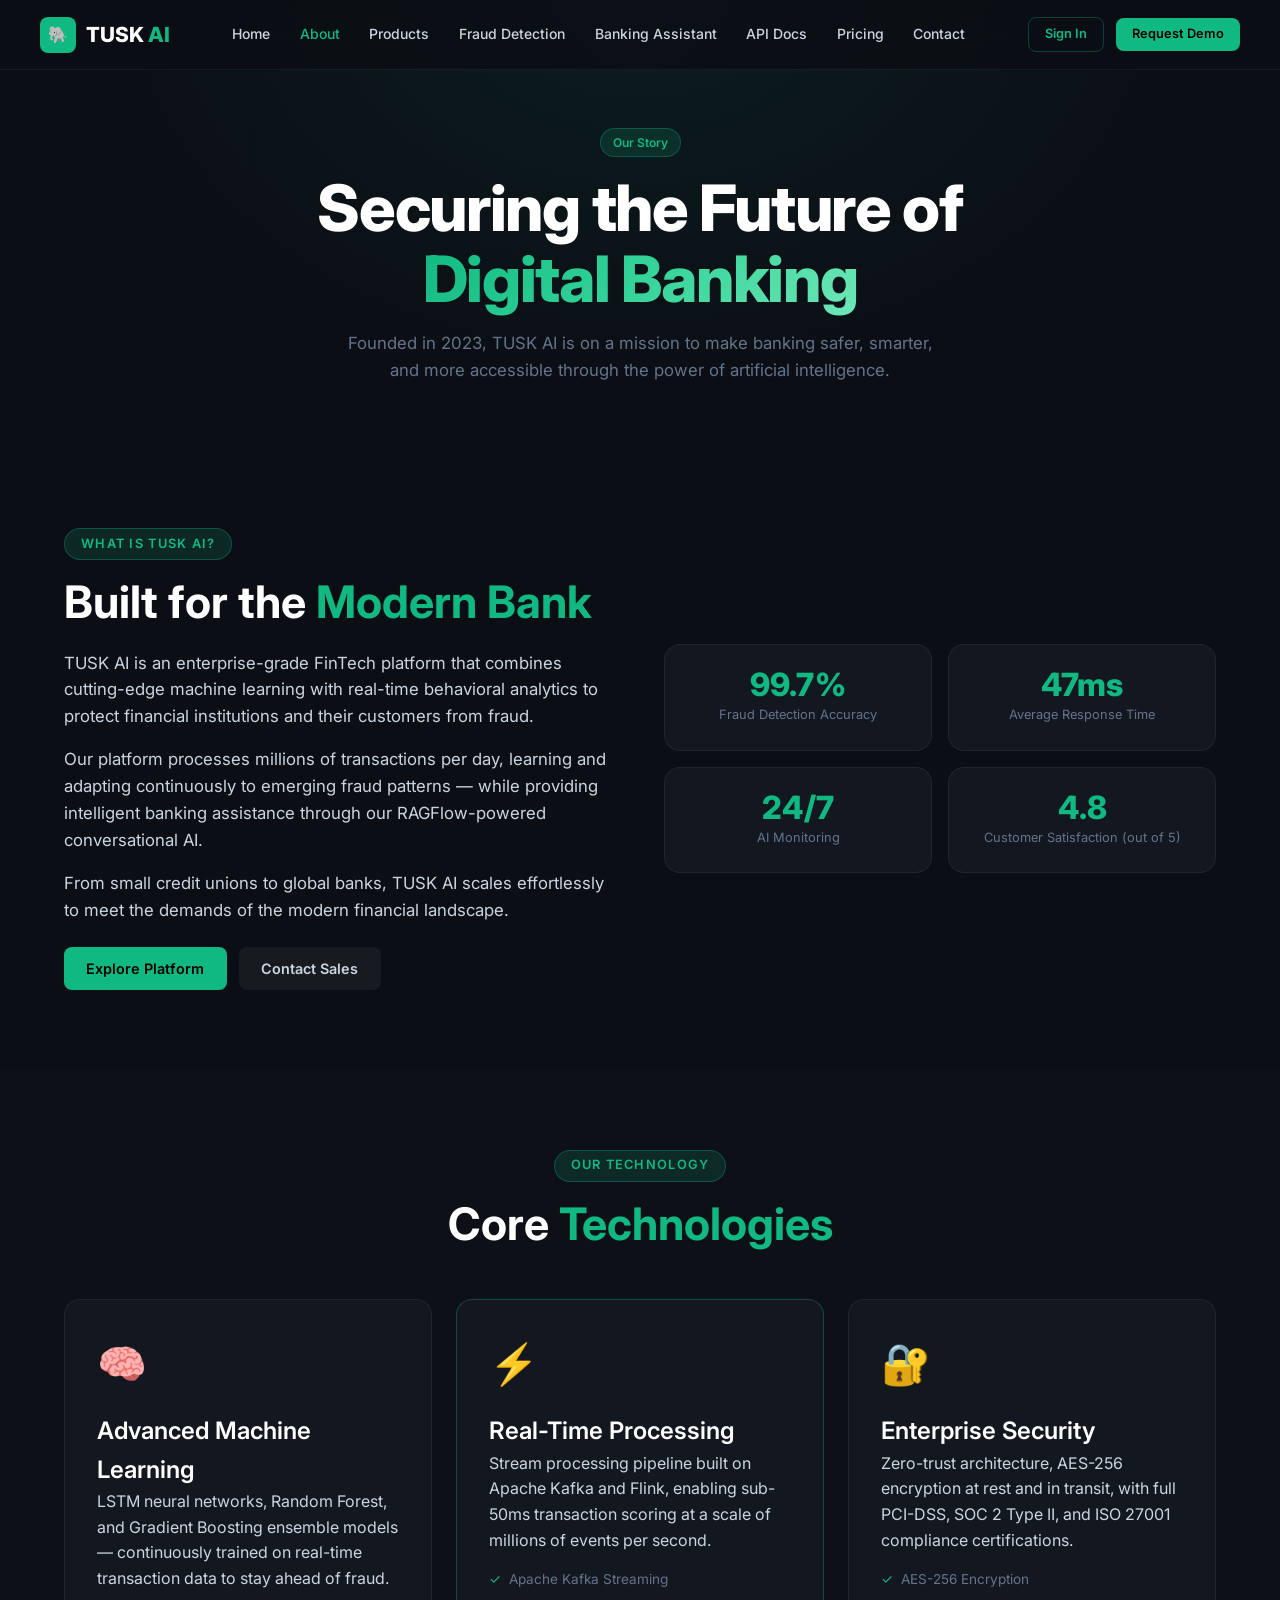
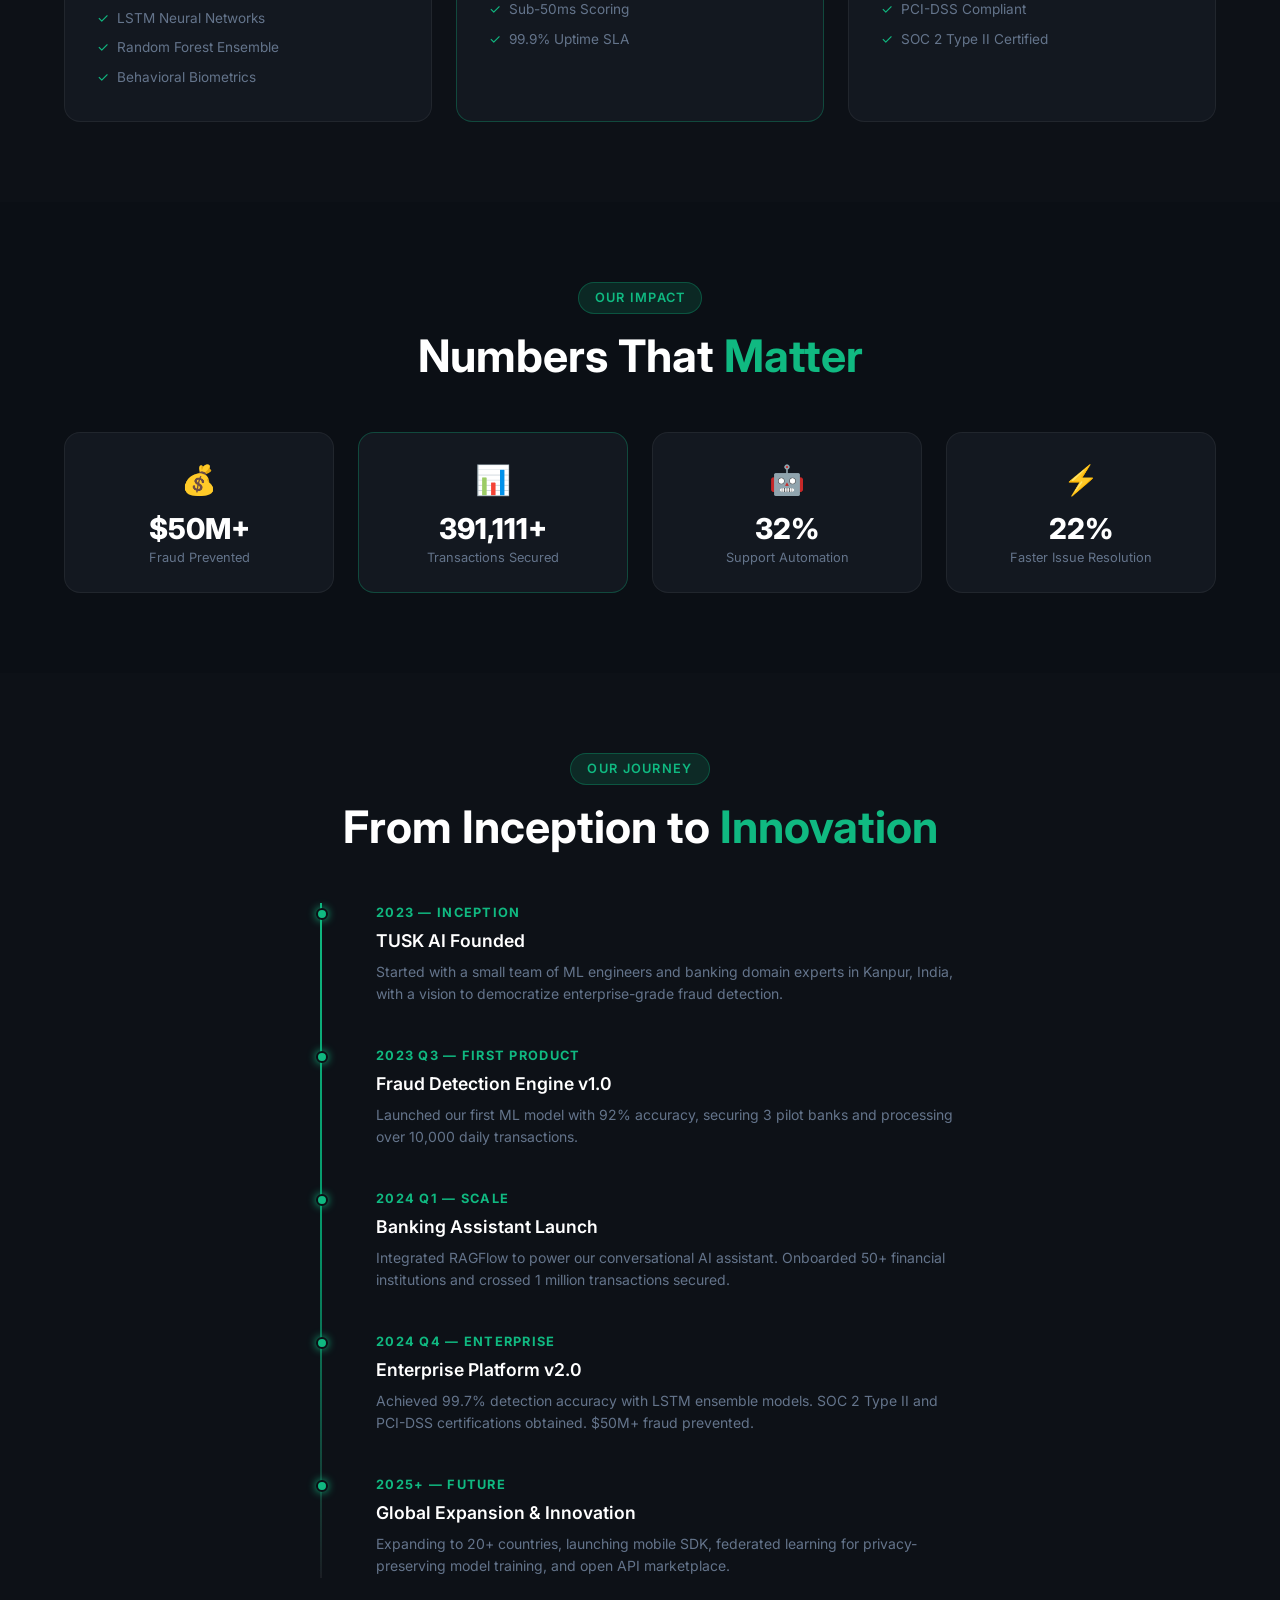
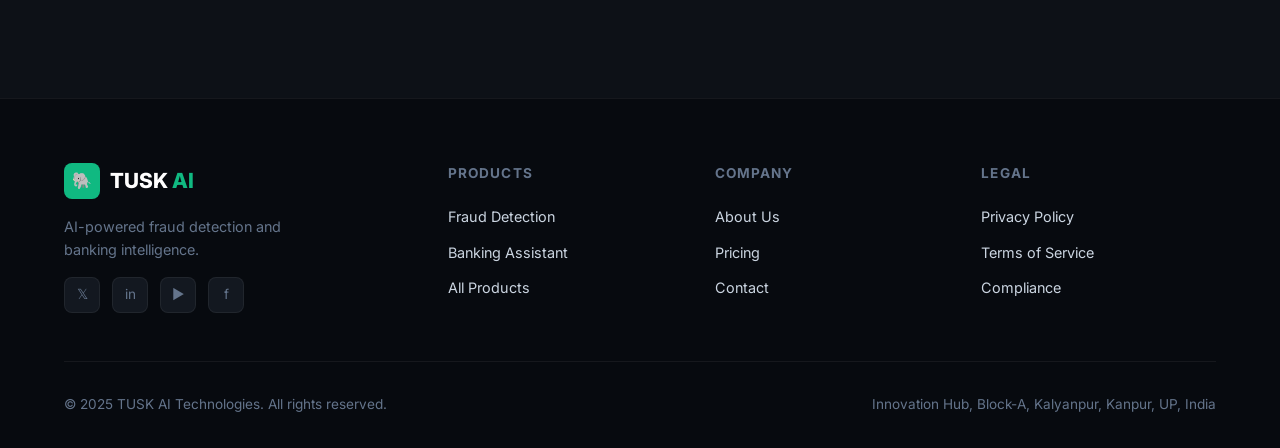
==== about.html @ 897f1433 "Push" ====
<!DOCTYPE html>
<html lang="en">
<head>
  <meta charset="UTF-8" />
  <meta name="viewport" content="width=device-width, initial-scale=1.0" />
  <title>About Us — TUSK AI</title>
  <meta name="description" content="Learn about TUSK AI's mission to secure the future of digital banking through AI-powered fraud detection and intelligent banking automation." />
  <link rel="stylesheet" href="css/style.css" />
  <style>
    .about-hero { padding:8rem 0 4rem; text-align:center; background:radial-gradient(ellipse at 50% -5%,rgba(16,185,129,0.09) 0%,transparent 60%); }
    .vision-grid { display:grid; grid-template-columns:1fr 1fr; gap:3rem; align-items:center; }
    .vision-text p { margin-bottom:1rem; font-size:1.05rem; color:var(--text-secondary); }
    .vision-stats { display:grid; grid-template-columns:1fr 1fr; gap:1rem; }
    .vision-stat { background:var(--bg-card);border:1px solid var(--border);border-radius:var(--radius-lg);padding:1.5rem;text-align:center;transition:var(--transition); }
    .vision-stat:hover { border-color:var(--border-accent); }
    .vision-stat-num { font-size:2rem;font-weight:800;color:var(--accent);line-height:1; }
    .vision-stat-label { font-size:0.8rem;color:var(--text-muted);margin-top:0.25rem; }
    .tech-grid { display:grid;grid-template-columns:repeat(3,1fr);gap:1.5rem; }
    .tech-card { background:var(--bg-card);border:1px solid var(--border);border-radius:var(--radius-lg);padding:2rem;transition:var(--transition); }
    .tech-card:hover { border-color:var(--border-accent);transform:translateY(-4px); }
    .tech-icon { font-size:2.5rem;margin-bottom:1rem; }
    .impact-grid { display:grid;grid-template-columns:repeat(4,1fr);gap:1.5rem; }
    .impact-card { background:var(--bg-card);border:1px solid var(--border);border-radius:var(--radius-lg);padding:1.5rem;text-align:center; }
    .impact-icon { font-size:1.8rem;margin-bottom:0.75rem; }
    .impact-num { font-size:1.8rem;font-weight:800;color:var(--text-primary);line-height:1; }
    .impact-label { font-size:0.8rem;color:var(--text-muted);margin-top:0.25rem; }
    .timeline { position:relative; padding-left:2rem; }
    .timeline::before { content:'';position:absolute;left:0;top:0;bottom:0;width:2px;background:linear-gradient(to bottom,var(--accent),var(--accent-dark),var(--border)); }
    .timeline-item { position:relative;margin-bottom:2.5rem;padding-left:1.5rem; }
    .timeline-item::before { content:'';position:absolute;left:-2.25rem;top:0.35rem;width:12px;height:12px;background:var(--accent);border-radius:50%;border:2px solid var(--bg-primary);box-shadow:0 0 8px var(--accent); }
    .timeline-year { font-size:0.8rem;font-weight:700;color:var(--accent);text-transform:uppercase;letter-spacing:0.1em;margin-bottom:0.25rem; }
    .timeline-title { font-size:1.1rem;font-weight:600;margin-bottom:0.35rem; }
    .timeline-desc { font-size:0.875rem;color:var(--text-muted); }
    @media(max-width:768px) { .vision-grid,.tech-grid,.impact-grid{grid-template-columns:1fr;} .vision-stats{grid-template-columns:1fr 1fr;} }
  </style>
</head>
<body>
<nav class="navbar">
  <div class="nav-inner">
    <a href="index.html" class="nav-logo"><div class="logo-icon">🐘</div><span>TUSK <span class="text-accent">AI</span></span></a>
    <div class="nav-links">
      <a href="index.html">Home</a><a href="about.html" class="active">About</a><a href="products.html">Products</a>
      <a href="fraud-detection.html">Fraud Detection</a><a href="banking-assistant.html">Banking Assistant</a>
      <a href="api-docs.html">API Docs</a><a href="pricing.html">Pricing</a><a href="contact.html">Contact</a>
    </div>
    <div class="nav-actions">
      <a href="auth.html" class="btn btn-outline btn-sm">Sign In</a>
      <a href="contact.html" class="btn btn-primary btn-sm">Request Demo</a>
    </div>
    <button class="nav-hamburger"><span></span><span></span><span></span></button>
  </div>
</nav>
<div class="mobile-menu">
  <a href="index.html">Home</a><a href="about.html">About</a><a href="fraud-detection.html">Fraud Detection</a>
  <a href="banking-assistant.html">Banking Assistant</a><a href="pricing.html">Pricing</a><a href="contact.html">Contact</a>
</div>

<section class="about-hero">
  <div class="container">
    <div class="badge badge-green" style="margin-bottom:1rem;">Our Story</div>
    <h1 class="fade-in">Securing the Future of<br><span class="gradient-text">Digital Banking</span></h1>
    <p style="color:var(--text-muted);max-width:600px;margin:1rem auto 0;font-size:1.05rem;">
      Founded in 2023, TUSK AI is on a mission to make banking safer, smarter, and more accessible through the power of artificial intelligence.
    </p>
  </div>
</section>

<!-- WHAT IS TUSK AI -->
<section class="section">
  <div class="container">
    <div class="vision-grid reveal">
      <div class="vision-text">
        <div class="section-label" style="margin-bottom:1rem;">What is TUSK AI?</div>
        <h2 style="margin-bottom:1.25rem;">Built for the <span class="text-accent">Modern Bank</span></h2>
        <p>TUSK AI is an enterprise-grade FinTech platform that combines cutting-edge machine learning with real-time behavioral analytics to protect financial institutions and their customers from fraud.</p>
        <p>Our platform processes millions of transactions per day, learning and adapting continuously to emerging fraud patterns — while providing intelligent banking assistance through our RAGFlow-powered conversational AI.</p>
        <p>From small credit unions to global banks, TUSK AI scales effortlessly to meet the demands of the modern financial landscape.</p>
        <div style="margin-top:1.5rem;display:flex;gap:0.75rem;flex-wrap:wrap;">
          <a href="fraud-detection.html" class="btn btn-primary">Explore Platform</a>
          <a href="contact.html" class="btn btn-ghost">Contact Sales</a>
        </div>
      </div>
      <div class="vision-stats">
        <div class="vision-stat"><div class="vision-stat-num text-accent" data-count="99.7" data-suffix="%">0%</div><div class="vision-stat-label">Fraud Detection Accuracy</div></div>
        <div class="vision-stat"><div class="vision-stat-num" data-count="47" data-suffix="ms">0ms</div><div class="vision-stat-label">Average Response Time</div></div>
        <div class="vision-stat"><div class="vision-stat-num text-accent">24/7</div><div class="vision-stat-label">AI Monitoring</div></div>
        <div class="vision-stat"><div class="vision-stat-num" data-count="4.8">0</div><div class="vision-stat-label">Customer Satisfaction (out of 5)</div></div>
      </div>
    </div>
  </div>
</section>

<!-- CORE TECHNOLOGIES -->
<section class="section" style="background:rgba(16,20,27,0.4);">
  <div class="container">
    <div class="section-header reveal">
      <div class="section-label">Our Technology</div>
      <h2>Core <span class="text-accent">Technologies</span></h2>
    </div>
    <div class="tech-grid reveal">
      <div class="tech-card">
        <div class="tech-icon">🧠</div>
        <h3>Advanced Machine Learning</h3>
        <p>LSTM neural networks, Random Forest, and Gradient Boosting ensemble models — continuously trained on real-time transaction data to stay ahead of fraud.</p>
        <ul style="margin-top:1rem;display:flex;flex-direction:column;gap:0.5rem;">
          <li style="font-size:0.85rem;color:var(--text-muted);display:flex;align-items:center;gap:0.5rem;"><span style="color:var(--accent);">✓</span> LSTM Neural Networks</li>
          <li style="font-size:0.85rem;color:var(--text-muted);display:flex;align-items:center;gap:0.5rem;"><span style="color:var(--accent);">✓</span> Random Forest Ensemble</li>
          <li style="font-size:0.85rem;color:var(--text-muted);display:flex;align-items:center;gap:0.5rem;"><span style="color:var(--accent);">✓</span> Behavioral Biometrics</li>
        </ul>
      </div>
      <div class="tech-card" style="border-color:var(--border-accent);">
        <div class="tech-icon">⚡</div>
        <h3>Real-Time Processing</h3>
        <p>Stream processing pipeline built on Apache Kafka and Flink, enabling sub-50ms transaction scoring at a scale of millions of events per second.</p>
        <ul style="margin-top:1rem;display:flex;flex-direction:column;gap:0.5rem;">
          <li style="font-size:0.85rem;color:var(--text-muted);display:flex;align-items:center;gap:0.5rem;"><span style="color:var(--accent);">✓</span> Apache Kafka Streaming</li>
          <li style="font-size:0.85rem;color:var(--text-muted);display:flex;align-items:center;gap:0.5rem;"><span style="color:var(--accent);">✓</span> Sub-50ms Scoring</li>
          <li style="font-size:0.85rem;color:var(--text-muted);display:flex;align-items:center;gap:0.5rem;"><span style="color:var(--accent);">✓</span> 99.9% Uptime SLA</li>
        </ul>
      </div>
      <div class="tech-card">
        <div class="tech-icon">🔐</div>
        <h3>Enterprise Security</h3>
        <p>Zero-trust architecture, AES-256 encryption at rest and in transit, with full PCI-DSS, SOC 2 Type II, and ISO 27001 compliance certifications.</p>
        <ul style="margin-top:1rem;display:flex;flex-direction:column;gap:0.5rem;">
          <li style="font-size:0.85rem;color:var(--text-muted);display:flex;align-items:center;gap:0.5rem;"><span style="color:var(--accent);">✓</span> AES-256 Encryption</li>
          <li style="font-size:0.85rem;color:var(--text-muted);display:flex;align-items:center;gap:0.5rem;"><span style="color:var(--accent);">✓</span> PCI-DSS Compliant</li>
          <li style="font-size:0.85rem;color:var(--text-muted);display:flex;align-items:center;gap:0.5rem;"><span style="color:var(--accent);">✓</span> SOC 2 Type II Certified</li>
        </ul>
      </div>
    </div>
  </div>
</section>

<!-- IMPACT STATS -->
<section class="section">
  <div class="container">
    <div class="section-header reveal"><div class="section-label">Our Impact</div><h2>Numbers That <span class="text-accent">Matter</span></h2></div>
    <div class="impact-grid reveal">
      <div class="impact-card"><div class="impact-icon">💰</div><div class="impact-num">$50M+</div><div class="impact-label">Fraud Prevented</div></div>
      <div class="impact-card" style="border-color:var(--border-accent);"><div class="impact-icon">📊</div><div class="impact-num" data-count="1000000" data-suffix="+">0+</div><div class="impact-label">Transactions Secured</div></div>
      <div class="impact-card"><div class="impact-icon">🤖</div><div class="impact-num" data-count="85" data-suffix="%">0%</div><div class="impact-label">Support Automation</div></div>
      <div class="impact-card"><div class="impact-icon">⚡</div><div class="impact-num" data-count="60" data-suffix="%">0%</div><div class="impact-label">Faster Issue Resolution</div></div>
    </div>
  </div>
</section>

<!-- JOURNEY TIMELINE -->
<section class="section" style="background:rgba(16,20,27,0.4);">
  <div class="container">
    <div class="section-header reveal">
      <div class="section-label">Our Journey</div>
      <h2>From Inception to <span class="text-accent">Innovation</span></h2>
    </div>
    <div style="max-width:640px;margin:0 auto;" class="reveal">
      <div class="timeline">
        <div class="timeline-item">
          <div class="timeline-year">2023 — Inception</div>
          <div class="timeline-title">TUSK AI Founded</div>
          <div class="timeline-desc">Started with a small team of ML engineers and banking domain experts in Kanpur, India, with a vision to democratize enterprise-grade fraud detection.</div>
        </div>
        <div class="timeline-item">
          <div class="timeline-year">2023 Q3 — First Product</div>
          <div class="timeline-title">Fraud Detection Engine v1.0</div>
          <div class="timeline-desc">Launched our first ML model with 92% accuracy, securing 3 pilot banks and processing over 10,000 daily transactions.</div>
        </div>
        <div class="timeline-item">
          <div class="timeline-year">2024 Q1 — Scale</div>
          <div class="timeline-title">Banking Assistant Launch</div>
          <div class="timeline-desc">Integrated RAGFlow to power our conversational AI assistant. Onboarded 50+ financial institutions and crossed 1 million transactions secured.</div>
        </div>
        <div class="timeline-item">
          <div class="timeline-year">2024 Q4 — Enterprise</div>
          <div class="timeline-title">Enterprise Platform v2.0</div>
          <div class="timeline-desc">Achieved 99.7% detection accuracy with LSTM ensemble models. SOC 2 Type II and PCI-DSS certifications obtained. $50M+ fraud prevented.</div>
        </div>
        <div class="timeline-item">
          <div class="timeline-year">2025+ — Future</div>
          <div class="timeline-title">Global Expansion & Innovation</div>
          <div class="timeline-desc">Expanding to 20+ countries, launching mobile SDK, federated learning for privacy-preserving model training, and open API marketplace.</div>
        </div>
      </div>
    </div>
  </div>
</section>

<footer class="footer">
  <div class="container">
    <div class="footer-grid">
      <div class="footer-brand"><div class="nav-logo" style="margin-bottom:0.75rem;"><div class="logo-icon">🐘</div><span>TUSK <span class="text-accent">AI</span></span></div><p>AI-powered fraud detection and banking intelligence.</p><div class="footer-social"><a href="#">𝕏</a><a href="#">in</a><a href="#">▶</a><a href="#">f</a></div></div>
      <div class="footer-col"><h5>Products</h5><ul><li><a href="fraud-detection.html">Fraud Detection</a></li><li><a href="banking-assistant.html">Banking Assistant</a></li><li><a href="products.html">All Products</a></li></ul></div>
      <div class="footer-col"><h5>Company</h5><ul><li><a href="about.html">About Us</a></li><li><a href="pricing.html">Pricing</a></li><li><a href="contact.html">Contact</a></li></ul></div>
      <div class="footer-col"><h5>Legal</h5><ul><li><a href="#">Privacy Policy</a></li><li><a href="#">Terms of Service</a></li><li><a href="#">Compliance</a></li></ul></div>
    </div>
    <div class="footer-bottom"><p>© 2025 TUSK AI Technologies. All rights reserved.</p><p>Innovation Hub, Block-A, Kalyanpur, Kanpur, UP, India</p></div>
  </div>
</footer>
<script src="js/main.js"></script>
</body>
</html>
---- css/style.css ----
/* ============================================
   TUSK AI - Global Design System
   ============================================ */

@import url('https://fonts.googleapis.com/css2?family=Inter:wght@300;400;500;600;700;800&display=swap');

/* ---- CSS Design Tokens ---- */
:root {
  --bg-primary: #0B0F15;
  --bg-secondary: #10141B;
  --bg-card: #131820;
  --bg-card-hover: #161D27;
  --bg-glass: rgba(16, 20, 27, 0.7);

  --accent: #10B981;
  --accent-light: #34D399;
  --accent-dark: #059669;
  --accent-glow: rgba(16, 185, 129, 0.15);
  --accent-glow-strong: rgba(16, 185, 129, 0.35);

  --text-primary: #FFFFFF;
  --text-secondary: #CBD5E1;
  --text-muted: #64748B;
  --text-faint: #334155;

  --border: rgba(255,255,255,0.06);
  --border-accent: rgba(16,185,129,0.3);

  --red: #EF4444;
  --amber: #F59E0B;
  --purple: #8B5CF6;
  --blue: #3B82F6;

  --radius-sm: 8px;
  --radius-md: 12px;
  --radius-lg: 16px;
  --radius-xl: 24px;

  --shadow-card: 0 4px 24px rgba(0,0,0,0.4);
  --shadow-accent: 0 0 30px rgba(16,185,129,0.2);

  --transition: all 0.3s cubic-bezier(0.4, 0, 0.2, 1);
  --transition-fast: all 0.15s ease;
}

/* ---- Reset ---- */
*, *::before, *::after { box-sizing: border-box; margin: 0; padding: 0; }
html { scroll-behavior: smooth; }
body {
  font-family: 'Inter', -apple-system, sans-serif;
  background-color: var(--bg-primary);
  color: var(--text-primary);
  line-height: 1.6;
  overflow-x: hidden;
}
a { text-decoration: none; color: inherit; }
img { max-width: 100%; display: block; }
ul { list-style: none; }
button { cursor: pointer; border: none; outline: none; background: none; font-family: inherit; }
input, textarea, select { font-family: inherit; outline: none; }

/* ---- Typography ---- */
h1 { font-size: clamp(2.2rem, 5vw, 4rem); font-weight: 800; line-height: 1.1; letter-spacing: -0.02em; }
h2 { font-size: clamp(1.6rem, 3.5vw, 2.8rem); font-weight: 700; line-height: 1.2; }
h3 { font-size: clamp(1.1rem, 2vw, 1.5rem); font-weight: 600; }
h4 { font-size: 1.1rem; font-weight: 600; }
p { color: var(--text-secondary); }

.text-accent { color: var(--accent); }
.text-muted { color: var(--text-muted); }
.text-center { text-align: center; }

/* ---- Layout ---- */
.container { max-width: 1200px; margin: 0 auto; padding: 0 1.5rem; }
.section { padding: 5rem 0; }
.grid-2 { display: grid; grid-template-columns: repeat(2, 1fr); gap: 1.5rem; }
.grid-3 { display: grid; grid-template-columns: repeat(3, 1fr); gap: 1.5rem; }
.grid-4 { display: grid; grid-template-columns: repeat(4, 1fr); gap: 1.5rem; }
.flex { display: flex; }
.flex-center { display: flex; align-items: center; justify-content: center; }
.flex-between { display: flex; align-items: center; justify-content: space-between; }
.gap-1 { gap: 0.5rem; } .gap-2 { gap: 1rem; } .gap-3 { gap: 1.5rem; } .gap-4 { gap: 2rem; }

/* ---- Navbar ---- */
.navbar {
  position: fixed; top: 0; left: 0; right: 0; z-index: 1000;
  padding: 0 1.5rem;
  height: 70px;
  display: flex; align-items: center;
  background: rgba(11, 15, 21, 0.85);
  backdrop-filter: blur(20px);
  -webkit-backdrop-filter: blur(20px);
  border-bottom: 1px solid var(--border);
  transition: var(--transition);
}
.navbar.scrolled {
  background: rgba(11, 15, 21, 0.97);
  box-shadow: 0 2px 20px rgba(0,0,0,0.5);
}
.nav-inner { max-width: 1200px; width: 100%; margin: 0 auto; display: flex; align-items: center; justify-content: space-between; }
.nav-logo { display: flex; align-items: center; gap: 0.6rem; font-size: 1.3rem; font-weight: 800; }
.nav-logo .logo-icon {
  width: 36px; height: 36px; background: var(--accent); border-radius: 8px;
  display: flex; align-items: center; justify-content: center; font-size: 1rem;
}
.nav-links { display: flex; align-items: center; gap: 0.25rem; }
.nav-links a {
  padding: 0.4rem 0.8rem; font-size: 0.875rem; font-weight: 500; color: var(--text-secondary);
  border-radius: 6px; transition: var(--transition);
}
.nav-links a:hover { color: var(--text-primary); background: rgba(255,255,255,0.05); }
.nav-links a.active { color: var(--accent); }
.nav-actions { display: flex; align-items: center; gap: 0.75rem; }
.nav-hamburger { display: none; flex-direction: column; gap: 5px; padding: 6px; }
.nav-hamburger span { display: block; width: 22px; height: 2px; background: var(--text-secondary); border-radius: 2px; transition: var(--transition); }

/* ---- Buttons ---- */
.btn {
  display: inline-flex; align-items: center; gap: 0.5rem;
  padding: 0.6rem 1.4rem; border-radius: var(--radius-sm);
  font-size: 0.9rem; font-weight: 600; transition: var(--transition);
}
.btn-primary {
  background: var(--accent); color: #000;
}
.btn-primary:hover { background: var(--accent-light); transform: translateY(-1px); box-shadow: 0 4px 20px rgba(16,185,129,0.4); }
.btn-outline {
  border: 1.5px solid var(--border-accent); color: var(--accent); background: transparent;
}
.btn-outline:hover { background: var(--accent-glow); }
.btn-ghost { color: var(--text-secondary); background: rgba(255,255,255,0.05); }
.btn-ghost:hover { background: rgba(255,255,255,0.1); color: var(--text-primary); }
.btn-lg { padding: 0.85rem 2rem; font-size: 1rem; border-radius: var(--radius-md); }
.btn-sm { padding: 0.4rem 1rem; font-size: 0.8rem; }

/* ---- Cards ---- */
.card {
  background: var(--bg-card); border: 1px solid var(--border); border-radius: var(--radius-lg);
  padding: 1.5rem; transition: var(--transition);
}
.card:hover { border-color: var(--border-accent); box-shadow: var(--shadow-accent); transform: translateY(-3px); }
.card-glass {
  background: var(--bg-glass); backdrop-filter: blur(20px); border: 1px solid var(--border);
  border-radius: var(--radius-lg);
}

/* ---- Badges / Pills ---- */
.badge {
  display: inline-flex; align-items: center; gap: 0.35rem;
  padding: 0.25rem 0.75rem; border-radius: 999px;
  font-size: 0.75rem; font-weight: 600;
}
.badge-green { background: rgba(16,185,129,0.15); color: var(--accent); border: 1px solid rgba(16,185,129,0.3); }
.badge-purple { background: rgba(139,92,246,0.15); color: #A78BFA; border: 1px solid rgba(139,92,246,0.3); }
.badge-amber { background: rgba(245,158,11,0.15); color: #FCD34D; border: 1px solid rgba(245,158,11,0.3); }
.badge-red { background: rgba(239,68,68,0.15); color: #FCA5A5; border: 1px solid rgba(239,68,68,0.3); }
.badge-blue { background: rgba(59,130,246,0.15); color: #93C5FD; border: 1px solid rgba(59,130,246,0.3); }

/* ---- Section Headers ---- */
.section-header { text-align: center; margin-bottom: 3rem; }
.section-label {
  display: inline-block; padding: 0.3rem 1rem; background: var(--accent-glow);
  color: var(--accent); border: 1px solid var(--border-accent); border-radius: 999px;
  font-size: 0.8rem; font-weight: 600; text-transform: uppercase; letter-spacing: 0.1em; margin-bottom: 1rem;
}
.section-title { margin-bottom: 1rem; }
.section-desc { color: var(--text-muted); max-width: 600px; margin: 0 auto; font-size: 1.05rem; }

/* ---- Pulse Animation ---- */
@keyframes pulse-ring {
  0% { transform: scale(1); opacity: 1; }
  100% { transform: scale(2.5); opacity: 0; }
}
.pulse-dot {
  position: relative; width: 10px; height: 10px;
  background: var(--accent); border-radius: 50%; display: inline-block;
}
.pulse-dot::after {
  content: ''; position: absolute; inset: 0;
  background: var(--accent); border-radius: 50%;
  animation: pulse-ring 1.5s ease-out infinite;
}

/* ---- Counter Animation ---- */
@keyframes fadeInUp {
  from { opacity: 0; transform: translateY(30px); }
  to { opacity: 1; transform: translateY(0); }
}
.fade-in { opacity: 0; animation: fadeInUp 0.7s ease forwards; }
.fade-in-1 { animation-delay: 0.1s; }
.fade-in-2 { animation-delay: 0.2s; }
.fade-in-3 { animation-delay: 0.3s; }
.fade-in-4 { animation-delay: 0.4s; }

/* ---- Gradient Text ---- */
.gradient-text {
  background: linear-gradient(135deg, #10B981, #34D399, #6EE7B7);
  -webkit-background-clip: text; -webkit-text-fill-color: transparent; background-clip: text;
}

/* ---- Divider ---- */
.divider { height: 1px; background: var(--border); margin: 2rem 0; }

/* ---- Forms ---- */
.form-group { margin-bottom: 1.25rem; }
.form-label { display: block; font-size: 0.85rem; font-weight: 500; color: var(--text-secondary); margin-bottom: 0.5rem; }
.form-input {
  width: 100%; padding: 0.75rem 1rem; background: var(--bg-secondary);
  border: 1px solid var(--border); border-radius: var(--radius-sm); color: var(--text-primary);
  font-size: 0.9rem; transition: var(--transition);
}
.form-input:focus { border-color: var(--accent); box-shadow: 0 0 0 3px var(--accent-glow); }
.form-input::placeholder { color: var(--text-muted); }
select.form-input option { background: var(--bg-secondary); }
textarea.form-input { resize: vertical; min-height: 120px; }

/* ---- Footer ---- */
.footer { background: #070A0F; border-top: 1px solid var(--border); padding: 4rem 0 2rem; }
.footer-grid { display: grid; grid-template-columns: 1.5fr 1fr 1fr 1fr; gap: 2rem; margin-bottom: 3rem; }
.footer-brand p { color: var(--text-muted); margin: 1rem 0; font-size: 0.9rem; max-width: 260px; }
.footer-social { display: flex; gap: 0.75rem; margin-top: 1rem; }
.footer-social a {
  width: 36px; height: 36px; border-radius: 8px; background: var(--bg-card);
  border: 1px solid var(--border); display: flex; align-items: center; justify-content: center;
  font-size: 0.85rem; color: var(--text-muted); transition: var(--transition);
}
.footer-social a:hover { border-color: var(--border-accent); color: var(--accent); }
.footer-col h5 { font-size: 0.85rem; font-weight: 700; text-transform: uppercase; letter-spacing: 0.08em; color: var(--text-muted); margin-bottom: 1.25rem; }
.footer-col ul li { margin-bottom: 0.6rem; }
.footer-col ul li a { color: var(--text-secondary); font-size: 0.9rem; transition: var(--transition); }
.footer-col ul li a:hover { color: var(--accent); }
.footer-bottom { display: flex; align-items: center; justify-content: space-between; padding-top: 2rem; border-top: 1px solid var(--border); }
.footer-bottom p { color: var(--text-muted); font-size: 0.85rem; }

/* ---- Scrollbar ---- */
::-webkit-scrollbar { width: 6px; }
::-webkit-scrollbar-track { background: var(--bg-primary); }
::-webkit-scrollbar-thumb { background: #1E2A38; border-radius: 3px; }
::-webkit-scrollbar-thumb:hover { background: var(--accent-dark); }

/* ---- Page Hero ---- */
.page-hero {
  padding: 8rem 0 4rem; text-align: center;
  background: radial-gradient(ellipse at 50% 0%, rgba(16,185,129,0.08) 0%, transparent 70%);
}
.page-hero h1 { margin-bottom: 1rem; }
.page-hero p { font-size: 1.1rem; color: var(--text-muted); max-width: 600px; margin: 0 auto 2rem; }

/* ---- Mobile menu ---- */
.mobile-menu {
  display: none; position: fixed; top: 70px; left: 0; right: 0;
  background: rgba(10,14,20,0.98); backdrop-filter: blur(20px);
  padding: 1.5rem; z-index: 999; border-bottom: 1px solid var(--border);
  flex-direction: column; gap: 0.5rem;
}
.mobile-menu.open { display: flex; }
.mobile-menu a { padding: 0.75rem 1rem; border-radius: 8px; color: var(--text-secondary); font-weight: 500; transition: var(--transition); }
.mobile-menu a:hover { background: rgba(255,255,255,0.05); color: var(--text-primary); }

/* ---- Stat Cards ---- */
.stat-card { text-align: center; }
.stat-card .stat-num { font-size: 2.5rem; font-weight: 800; color: var(--accent); line-height: 1; }
.stat-card .stat-label { font-size: 0.85rem; color: var(--text-muted); margin-top: 0.25rem; }

/* ---- Code Blocks ---- */
pre, code {
  font-family: 'JetBrains Mono', 'Fira Code', 'Courier New', monospace;
  font-size: 0.875rem;
}
.code-block {
  background: #0D1117; border: 1px solid var(--border);
  border-radius: var(--radius-md); padding: 1.5rem; overflow-x: auto;
}
.code-block code { color: #E6EDF3; line-height: 1.7; }
.code-keyword { color: #FF7B72; }
.code-string { color: #A5D6FF; }
.code-comment { color: #8B949E; }
.code-func { color: #D2A8FF; }
.code-num { color: #79C0FF; }
.code-key { color: #7EE787; }

/* ---- Responsive ---- */
@media (max-width: 1024px) {
  .grid-4 { grid-template-columns: repeat(2, 1fr); }
  .footer-grid { grid-template-columns: repeat(2, 1fr); }
}
@media (max-width: 768px) {
  .nav-links, .nav-actions .btn-outline { display: none; }
  .nav-hamburger { display: flex; }
  .grid-2, .grid-3, .grid-4 { grid-template-columns: 1fr; }
  .footer-grid { grid-template-columns: 1fr; }
  .footer-bottom { flex-direction: column; gap: 1rem; text-align: center; }
  .section { padding: 3rem 0; }
}
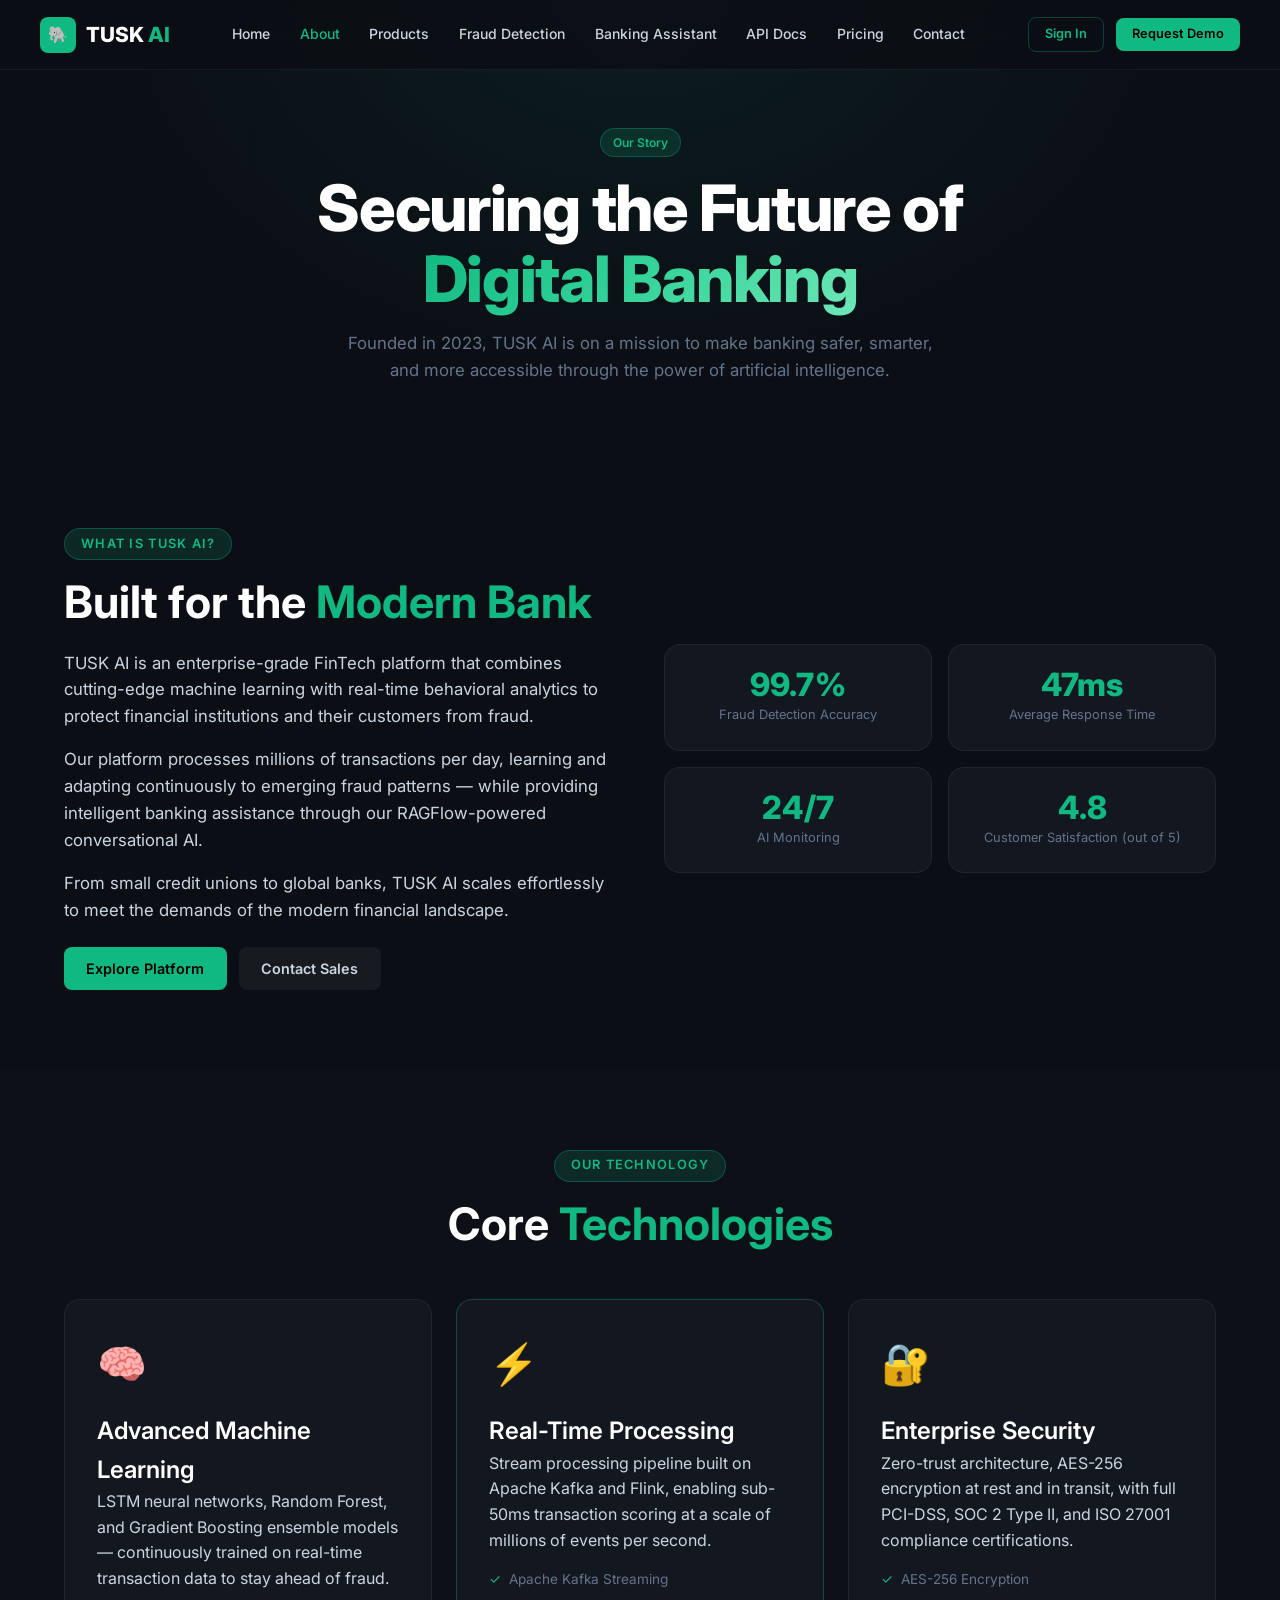
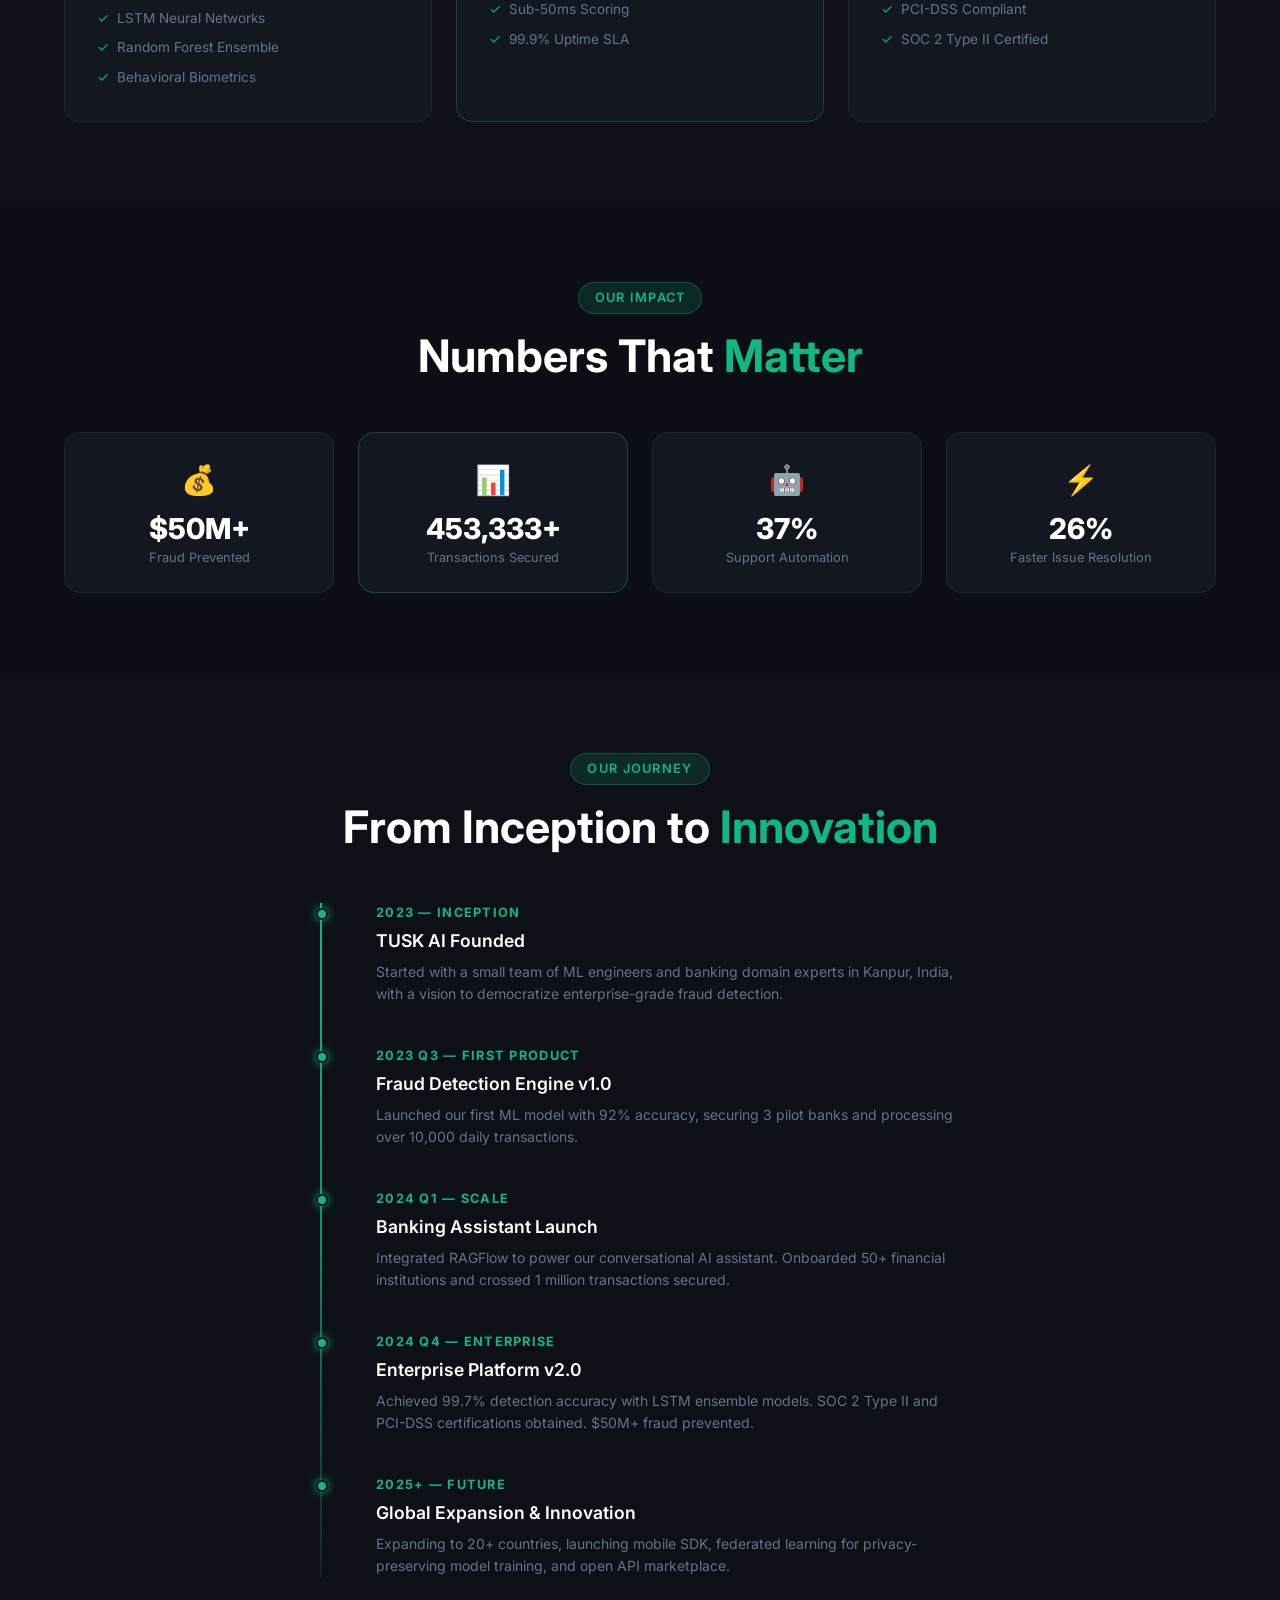
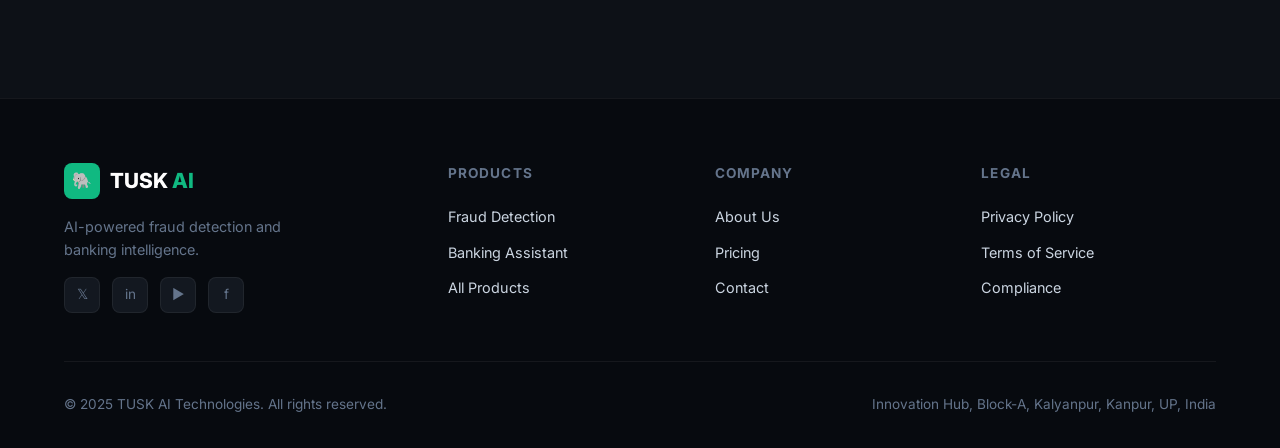
==== commit 7783961c: "Add files via upload" ====
--- a/about.html
+++ b/about.html
@@ -1,200 +1,438 @@
 <!DOCTYPE html>
 <html lang="en">
+
 <head>
   <meta charset="UTF-8" />
   <meta name="viewport" content="width=device-width, initial-scale=1.0" />
   <title>About Us — TUSK AI</title>
-  <meta name="description" content="Learn about TUSK AI's mission to secure the future of digital banking through AI-powered fraud detection and intelligent banking automation." />
+  <meta name="description"
+    content="Learn about TUSK AI's mission to secure the future of digital banking through AI-powered fraud detection and intelligent banking automation." />
   <link rel="stylesheet" href="css/style.css" />
   <style>
-    .about-hero { padding:8rem 0 4rem; text-align:center; background:radial-gradient(ellipse at 50% -5%,rgba(16,185,129,0.09) 0%,transparent 60%); }
-    .vision-grid { display:grid; grid-template-columns:1fr 1fr; gap:3rem; align-items:center; }
-    .vision-text p { margin-bottom:1rem; font-size:1.05rem; color:var(--text-secondary); }
-    .vision-stats { display:grid; grid-template-columns:1fr 1fr; gap:1rem; }
-    .vision-stat { background:var(--bg-card);border:1px solid var(--border);border-radius:var(--radius-lg);padding:1.5rem;text-align:center;transition:var(--transition); }
-    .vision-stat:hover { border-color:var(--border-accent); }
-    .vision-stat-num { font-size:2rem;font-weight:800;color:var(--accent);line-height:1; }
-    .vision-stat-label { font-size:0.8rem;color:var(--text-muted);margin-top:0.25rem; }
-    .tech-grid { display:grid;grid-template-columns:repeat(3,1fr);gap:1.5rem; }
-    .tech-card { background:var(--bg-card);border:1px solid var(--border);border-radius:var(--radius-lg);padding:2rem;transition:var(--transition); }
-    .tech-card:hover { border-color:var(--border-accent);transform:translateY(-4px); }
-    .tech-icon { font-size:2.5rem;margin-bottom:1rem; }
-    .impact-grid { display:grid;grid-template-columns:repeat(4,1fr);gap:1.5rem; }
-    .impact-card { background:var(--bg-card);border:1px solid var(--border);border-radius:var(--radius-lg);padding:1.5rem;text-align:center; }
-    .impact-icon { font-size:1.8rem;margin-bottom:0.75rem; }
-    .impact-num { font-size:1.8rem;font-weight:800;color:var(--text-primary);line-height:1; }
-    .impact-label { font-size:0.8rem;color:var(--text-muted);margin-top:0.25rem; }
-    .timeline { position:relative; padding-left:2rem; }
-    .timeline::before { content:'';position:absolute;left:0;top:0;bottom:0;width:2px;background:linear-gradient(to bottom,var(--accent),var(--accent-dark),var(--border)); }
-    .timeline-item { position:relative;margin-bottom:2.5rem;padding-left:1.5rem; }
-    .timeline-item::before { content:'';position:absolute;left:-2.25rem;top:0.35rem;width:12px;height:12px;background:var(--accent);border-radius:50%;border:2px solid var(--bg-primary);box-shadow:0 0 8px var(--accent); }
-    .timeline-year { font-size:0.8rem;font-weight:700;color:var(--accent);text-transform:uppercase;letter-spacing:0.1em;margin-bottom:0.25rem; }
-    .timeline-title { font-size:1.1rem;font-weight:600;margin-bottom:0.35rem; }
-    .timeline-desc { font-size:0.875rem;color:var(--text-muted); }
-    @media(max-width:768px) { .vision-grid,.tech-grid,.impact-grid{grid-template-columns:1fr;} .vision-stats{grid-template-columns:1fr 1fr;} }
+    .about-hero {
+      padding: 8rem 0 4rem;
+      text-align: center;
+      background: radial-gradient(ellipse at 50% -5%, rgba(16, 185, 129, 0.09) 0%, transparent 60%);
+    }
+
+    .vision-grid {
+      display: grid;
+      grid-template-columns: 1fr 1fr;
+      gap: 3rem;
+      align-items: center;
+    }
+
+    .vision-text p {
+      margin-bottom: 1rem;
+      font-size: 1.05rem;
+      color: var(--text-secondary);
+    }
+
+    .vision-stats {
+      display: grid;
+      grid-template-columns: 1fr 1fr;
+      gap: 1rem;
+    }
+
+    .vision-stat {
+      background: var(--bg-card);
+      border: 1px solid var(--border);
+      border-radius: var(--radius-lg);
+      padding: 1.5rem;
+      text-align: center;
+      transition: var(--transition);
+    }
+
+    .vision-stat:hover {
+      border-color: var(--border-accent);
+    }
+
+    .vision-stat-num {
+      font-size: 2rem;
+      font-weight: 800;
+      color: var(--accent);
+      line-height: 1;
+    }
+
+    .vision-stat-label {
+      font-size: 0.8rem;
+      color: var(--text-muted);
+      margin-top: 0.25rem;
+    }
+
+    .tech-grid {
+      display: grid;
+      grid-template-columns: repeat(3, 1fr);
+      gap: 1.5rem;
+    }
+
+    .tech-card {
+      background: var(--bg-card);
+      border: 1px solid var(--border);
+      border-radius: var(--radius-lg);
+      padding: 2rem;
+      transition: var(--transition);
+    }
+
+    .tech-card:hover {
+      border-color: var(--border-accent);
+      transform: translateY(-4px);
+    }
+
+    .tech-icon {
+      font-size: 2.5rem;
+      margin-bottom: 1rem;
+    }
+
+    .impact-grid {
+      display: grid;
+      grid-template-columns: repeat(4, 1fr);
+      gap: 1.5rem;
+    }
+
+    .impact-card {
+      background: var(--bg-card);
+      border: 1px solid var(--border);
+      border-radius: var(--radius-lg);
+      padding: 1.5rem;
+      text-align: center;
+    }
+
+    .impact-icon {
+      font-size: 1.8rem;
+      margin-bottom: 0.75rem;
+    }
+
+    .impact-num {
+      font-size: 1.8rem;
+      font-weight: 800;
+      color: var(--text-primary);
+      line-height: 1;
+    }
+
+    .impact-label {
+      font-size: 0.8rem;
+      color: var(--text-muted);
+      margin-top: 0.25rem;
+    }
+
+    .timeline {
+      position: relative;
+      padding-left: 2rem;
+    }
+
+    .timeline::before {
+      content: '';
+      position: absolute;
+      left: 0;
+      top: 0;
+      bottom: 0;
+      width: 2px;
+      background: linear-gradient(to bottom, var(--accent), var(--accent-dark), var(--border));
+    }
+
+    .timeline-item {
+      position: relative;
+      margin-bottom: 2.5rem;
+      padding-left: 1.5rem;
+    }
+
+    .timeline-item::before {
+      content: '';
+      position: absolute;
+      left: -2.25rem;
+      top: 0.35rem;
+      width: 12px;
+      height: 12px;
+      background: var(--accent);
+      border-radius: 50%;
+      border: 2px solid var(--bg-primary);
+      box-shadow: 0 0 8px var(--accent);
+    }
+
+    .timeline-year {
+      font-size: 0.8rem;
+      font-weight: 700;
+      color: var(--accent);
+      text-transform: uppercase;
+      letter-spacing: 0.1em;
+      margin-bottom: 0.25rem;
+    }
+
+    .timeline-title {
+      font-size: 1.1rem;
+      font-weight: 600;
+      margin-bottom: 0.35rem;
+    }
+
+    .timeline-desc {
+      font-size: 0.875rem;
+      color: var(--text-muted);
+    }
+
+    @media(max-width:768px) {
+
+      .vision-grid,
+      .tech-grid,
+      .impact-grid {
+        grid-template-columns: 1fr;
+      }
+
+      .vision-stats {
+        grid-template-columns: 1fr 1fr;
+      }
+    }
   </style>
 </head>
+
 <body>
-<nav class="navbar">
-  <div class="nav-inner">
-    <a href="index.html" class="nav-logo"><div class="logo-icon">🐘</div><span>TUSK <span class="text-accent">AI</span></span></a>
-    <div class="nav-links">
-      <a href="index.html">Home</a><a href="about.html" class="active">About</a><a href="products.html">Products</a>
-      <a href="fraud-detection.html">Fraud Detection</a><a href="banking-assistant.html">Banking Assistant</a>
-      <a href="api-docs.html">API Docs</a><a href="pricing.html">Pricing</a><a href="contact.html">Contact</a>
-    </div>
-    <div class="nav-actions">
-      <a href="auth.html" class="btn btn-outline btn-sm">Sign In</a>
-      <a href="contact.html" class="btn btn-primary btn-sm">Request Demo</a>
-    </div>
-    <button class="nav-hamburger"><span></span><span></span><span></span></button>
+  <nav class="navbar">
+    <div class="nav-inner">
+      <a href="index.html" class="nav-logo">
+        <div class="logo-icon">🐘</div><span>TUSK <span class="text-accent">AI</span></span>
+      </a>
+      <div class="nav-links">
+        <a href="index.html">Home</a><a href="about.html" class="active">About</a><a href="products.html">Products</a>
+        <a href="fraud-detection.html">Fraud Detection</a><a href="banking-assistant.html">Banking Assistant</a>
+        <a href="api-docs.html">API Docs</a><a href="pricing.html">Pricing</a><a href="contact.html">Contact</a>
+      </div>
+      <div class="nav-actions">
+        <a href="auth.html" class="btn btn-outline btn-sm">Sign In</a>
+        <a href="contact.html" class="btn btn-primary btn-sm">Request Demo</a>
+      </div>
+      <button class="nav-hamburger"><span></span><span></span><span></span></button>
+    </div>
+  </nav>
+  <div class="mobile-menu">
+    <a href="index.html">Home</a><a href="about.html">About</a><a href="fraud-detection.html">Fraud Detection</a>
+    <a href="banking-assistant.html">Banking Assistant</a><a href="pricing.html">Pricing</a><a
+      href="contact.html">Contact</a>
   </div>
-</nav>
-<div class="mobile-menu">
-  <a href="index.html">Home</a><a href="about.html">About</a><a href="fraud-detection.html">Fraud Detection</a>
-  <a href="banking-assistant.html">Banking Assistant</a><a href="pricing.html">Pricing</a><a href="contact.html">Contact</a>
-</div>
-
-<section class="about-hero">
-  <div class="container">
-    <div class="badge badge-green" style="margin-bottom:1rem;">Our Story</div>
-    <h1 class="fade-in">Securing the Future of<br><span class="gradient-text">Digital Banking</span></h1>
-    <p style="color:var(--text-muted);max-width:600px;margin:1rem auto 0;font-size:1.05rem;">
-      Founded in 2023, TUSK AI is on a mission to make banking safer, smarter, and more accessible through the power of artificial intelligence.
-    </p>
-  </div>
-</section>
-
-<!-- WHAT IS TUSK AI -->
-<section class="section">
-  <div class="container">
-    <div class="vision-grid reveal">
-      <div class="vision-text">
-        <div class="section-label" style="margin-bottom:1rem;">What is TUSK AI?</div>
-        <h2 style="margin-bottom:1.25rem;">Built for the <span class="text-accent">Modern Bank</span></h2>
-        <p>TUSK AI is an enterprise-grade FinTech platform that combines cutting-edge machine learning with real-time behavioral analytics to protect financial institutions and their customers from fraud.</p>
-        <p>Our platform processes millions of transactions per day, learning and adapting continuously to emerging fraud patterns — while providing intelligent banking assistance through our RAGFlow-powered conversational AI.</p>
-        <p>From small credit unions to global banks, TUSK AI scales effortlessly to meet the demands of the modern financial landscape.</p>
-        <div style="margin-top:1.5rem;display:flex;gap:0.75rem;flex-wrap:wrap;">
-          <a href="fraud-detection.html" class="btn btn-primary">Explore Platform</a>
-          <a href="contact.html" class="btn btn-ghost">Contact Sales</a>
-        </div>
-      </div>
-      <div class="vision-stats">
-        <div class="vision-stat"><div class="vision-stat-num text-accent" data-count="99.7" data-suffix="%">0%</div><div class="vision-stat-label">Fraud Detection Accuracy</div></div>
-        <div class="vision-stat"><div class="vision-stat-num" data-count="47" data-suffix="ms">0ms</div><div class="vision-stat-label">Average Response Time</div></div>
-        <div class="vision-stat"><div class="vision-stat-num text-accent">24/7</div><div class="vision-stat-label">AI Monitoring</div></div>
-        <div class="vision-stat"><div class="vision-stat-num" data-count="4.8">0</div><div class="vision-stat-label">Customer Satisfaction (out of 5)</div></div>
-      </div>
-    </div>
-  </div>
-</section>
-
-<!-- CORE TECHNOLOGIES -->
-<section class="section" style="background:rgba(16,20,27,0.4);">
-  <div class="container">
-    <div class="section-header reveal">
-      <div class="section-label">Our Technology</div>
-      <h2>Core <span class="text-accent">Technologies</span></h2>
-    </div>
-    <div class="tech-grid reveal">
-      <div class="tech-card">
-        <div class="tech-icon">🧠</div>
-        <h3>Advanced Machine Learning</h3>
-        <p>LSTM neural networks, Random Forest, and Gradient Boosting ensemble models — continuously trained on real-time transaction data to stay ahead of fraud.</p>
-        <ul style="margin-top:1rem;display:flex;flex-direction:column;gap:0.5rem;">
-          <li style="font-size:0.85rem;color:var(--text-muted);display:flex;align-items:center;gap:0.5rem;"><span style="color:var(--accent);">✓</span> LSTM Neural Networks</li>
-          <li style="font-size:0.85rem;color:var(--text-muted);display:flex;align-items:center;gap:0.5rem;"><span style="color:var(--accent);">✓</span> Random Forest Ensemble</li>
-          <li style="font-size:0.85rem;color:var(--text-muted);display:flex;align-items:center;gap:0.5rem;"><span style="color:var(--accent);">✓</span> Behavioral Biometrics</li>
-        </ul>
-      </div>
-      <div class="tech-card" style="border-color:var(--border-accent);">
-        <div class="tech-icon">⚡</div>
-        <h3>Real-Time Processing</h3>
-        <p>Stream processing pipeline built on Apache Kafka and Flink, enabling sub-50ms transaction scoring at a scale of millions of events per second.</p>
-        <ul style="margin-top:1rem;display:flex;flex-direction:column;gap:0.5rem;">
-          <li style="font-size:0.85rem;color:var(--text-muted);display:flex;align-items:center;gap:0.5rem;"><span style="color:var(--accent);">✓</span> Apache Kafka Streaming</li>
-          <li style="font-size:0.85rem;color:var(--text-muted);display:flex;align-items:center;gap:0.5rem;"><span style="color:var(--accent);">✓</span> Sub-50ms Scoring</li>
-          <li style="font-size:0.85rem;color:var(--text-muted);display:flex;align-items:center;gap:0.5rem;"><span style="color:var(--accent);">✓</span> 99.9% Uptime SLA</li>
-        </ul>
-      </div>
-      <div class="tech-card">
-        <div class="tech-icon">🔐</div>
-        <h3>Enterprise Security</h3>
-        <p>Zero-trust architecture, AES-256 encryption at rest and in transit, with full PCI-DSS, SOC 2 Type II, and ISO 27001 compliance certifications.</p>
-        <ul style="margin-top:1rem;display:flex;flex-direction:column;gap:0.5rem;">
-          <li style="font-size:0.85rem;color:var(--text-muted);display:flex;align-items:center;gap:0.5rem;"><span style="color:var(--accent);">✓</span> AES-256 Encryption</li>
-          <li style="font-size:0.85rem;color:var(--text-muted);display:flex;align-items:center;gap:0.5rem;"><span style="color:var(--accent);">✓</span> PCI-DSS Compliant</li>
-          <li style="font-size:0.85rem;color:var(--text-muted);display:flex;align-items:center;gap:0.5rem;"><span style="color:var(--accent);">✓</span> SOC 2 Type II Certified</li>
-        </ul>
-      </div>
-    </div>
-  </div>
-</section>
-
-<!-- IMPACT STATS -->
-<section class="section">
-  <div class="container">
-    <div class="section-header reveal"><div class="section-label">Our Impact</div><h2>Numbers That <span class="text-accent">Matter</span></h2></div>
-    <div class="impact-grid reveal">
-      <div class="impact-card"><div class="impact-icon">💰</div><div class="impact-num">$50M+</div><div class="impact-label">Fraud Prevented</div></div>
-      <div class="impact-card" style="border-color:var(--border-accent);"><div class="impact-icon">📊</div><div class="impact-num" data-count="1000000" data-suffix="+">0+</div><div class="impact-label">Transactions Secured</div></div>
-      <div class="impact-card"><div class="impact-icon">🤖</div><div class="impact-num" data-count="85" data-suffix="%">0%</div><div class="impact-label">Support Automation</div></div>
-      <div class="impact-card"><div class="impact-icon">⚡</div><div class="impact-num" data-count="60" data-suffix="%">0%</div><div class="impact-label">Faster Issue Resolution</div></div>
-    </div>
-  </div>
-</section>
-
-<!-- JOURNEY TIMELINE -->
-<section class="section" style="background:rgba(16,20,27,0.4);">
-  <div class="container">
-    <div class="section-header reveal">
-      <div class="section-label">Our Journey</div>
-      <h2>From Inception to <span class="text-accent">Innovation</span></h2>
-    </div>
-    <div style="max-width:640px;margin:0 auto;" class="reveal">
-      <div class="timeline">
-        <div class="timeline-item">
-          <div class="timeline-year">2023 — Inception</div>
-          <div class="timeline-title">TUSK AI Founded</div>
-          <div class="timeline-desc">Started with a small team of ML engineers and banking domain experts in Kanpur, India, with a vision to democratize enterprise-grade fraud detection.</div>
-        </div>
-        <div class="timeline-item">
-          <div class="timeline-year">2023 Q3 — First Product</div>
-          <div class="timeline-title">Fraud Detection Engine v1.0</div>
-          <div class="timeline-desc">Launched our first ML model with 92% accuracy, securing 3 pilot banks and processing over 10,000 daily transactions.</div>
-        </div>
-        <div class="timeline-item">
-          <div class="timeline-year">2024 Q1 — Scale</div>
-          <div class="timeline-title">Banking Assistant Launch</div>
-          <div class="timeline-desc">Integrated RAGFlow to power our conversational AI assistant. Onboarded 50+ financial institutions and crossed 1 million transactions secured.</div>
-        </div>
-        <div class="timeline-item">
-          <div class="timeline-year">2024 Q4 — Enterprise</div>
-          <div class="timeline-title">Enterprise Platform v2.0</div>
-          <div class="timeline-desc">Achieved 99.7% detection accuracy with LSTM ensemble models. SOC 2 Type II and PCI-DSS certifications obtained. $50M+ fraud prevented.</div>
-        </div>
-        <div class="timeline-item">
-          <div class="timeline-year">2025+ — Future</div>
-          <div class="timeline-title">Global Expansion & Innovation</div>
-          <div class="timeline-desc">Expanding to 20+ countries, launching mobile SDK, federated learning for privacy-preserving model training, and open API marketplace.</div>
-        </div>
-      </div>
-    </div>
-  </div>
-</section>
-
-<footer class="footer">
-  <div class="container">
-    <div class="footer-grid">
-      <div class="footer-brand"><div class="nav-logo" style="margin-bottom:0.75rem;"><div class="logo-icon">🐘</div><span>TUSK <span class="text-accent">AI</span></span></div><p>AI-powered fraud detection and banking intelligence.</p><div class="footer-social"><a href="#">𝕏</a><a href="#">in</a><a href="#">▶</a><a href="#">f</a></div></div>
-      <div class="footer-col"><h5>Products</h5><ul><li><a href="fraud-detection.html">Fraud Detection</a></li><li><a href="banking-assistant.html">Banking Assistant</a></li><li><a href="products.html">All Products</a></li></ul></div>
-      <div class="footer-col"><h5>Company</h5><ul><li><a href="about.html">About Us</a></li><li><a href="pricing.html">Pricing</a></li><li><a href="contact.html">Contact</a></li></ul></div>
-      <div class="footer-col"><h5>Legal</h5><ul><li><a href="#">Privacy Policy</a></li><li><a href="#">Terms of Service</a></li><li><a href="#">Compliance</a></li></ul></div>
-    </div>
-    <div class="footer-bottom"><p>© 2025 TUSK AI Technologies. All rights reserved.</p><p>Innovation Hub, Block-A, Kalyanpur, Kanpur, UP, India</p></div>
-  </div>
-</footer>
-<script src="js/main.js"></script>
+
+  <section class="about-hero">
+    <div class="container">
+      <div class="badge badge-green" style="margin-bottom:1rem;">Our Story</div>
+      <h1 class="fade-in">Securing the Future of<br><span class="gradient-text">Digital Banking</span></h1>
+      <p style="color:var(--text-muted);max-width:600px;margin:1rem auto 0;font-size:1.05rem;">
+        Founded in 2023, TUSK AI is on a mission to make banking safer, smarter, and more accessible through the power
+        of artificial intelligence.
+      </p>
+    </div>
+  </section>
+
+  <!-- WHAT IS TUSK AI -->
+  <section class="section">
+    <div class="container">
+      <div class="vision-grid reveal">
+        <div class="vision-text">
+          <div class="section-label" style="margin-bottom:1rem;">What is TUSK AI?</div>
+          <h2 style="margin-bottom:1.25rem;">Built for the <span class="text-accent">Modern Bank</span></h2>
+          <p>TUSK AI is an enterprise-grade FinTech platform that combines cutting-edge machine learning with real-time
+            behavioral analytics to protect financial institutions and their customers from fraud.</p>
+          <p>Our platform processes millions of transactions per day, learning and adapting continuously to emerging
+            fraud patterns — while providing intelligent banking assistance through our RAGFlow-powered conversational
+            AI.</p>
+          <p>From small credit unions to global banks, TUSK AI scales effortlessly to meet the demands of the modern
+            financial landscape.</p>
+          <div style="margin-top:1.5rem;display:flex;gap:0.75rem;flex-wrap:wrap;">
+            <a href="fraud-detection.html" class="btn btn-primary">Explore Platform</a>
+            <a href="contact.html" class="btn btn-ghost">Contact Sales</a>
+          </div>
+        </div>
+        <div class="vision-stats">
+          <div class="vision-stat">
+            <div class="vision-stat-num text-accent" data-count="99.7" data-suffix="%">0%</div>
+            <div class="vision-stat-label">Fraud Detection Accuracy</div>
+          </div>
+          <div class="vision-stat">
+            <div class="vision-stat-num" data-count="47" data-suffix="ms">0ms</div>
+            <div class="vision-stat-label">Average Response Time</div>
+          </div>
+          <div class="vision-stat">
+            <div class="vision-stat-num text-accent">24/7</div>
+            <div class="vision-stat-label">AI Monitoring</div>
+          </div>
+          <div class="vision-stat">
+            <div class="vision-stat-num" data-count="4.8">0</div>
+            <div class="vision-stat-label">Customer Satisfaction (out of 5)</div>
+          </div>
+        </div>
+      </div>
+    </div>
+  </section>
+
+  <!-- CORE TECHNOLOGIES -->
+  <section class="section" style="background:rgba(16,20,27,0.4);">
+    <div class="container">
+      <div class="section-header reveal">
+        <div class="section-label">Our Technology</div>
+        <h2>Core <span class="text-accent">Technologies</span></h2>
+      </div>
+      <div class="tech-grid reveal">
+        <div class="tech-card">
+          <div class="tech-icon">🧠</div>
+          <h3>Advanced Machine Learning</h3>
+          <p>LSTM neural networks, Random Forest, and Gradient Boosting ensemble models — continuously trained on
+            real-time transaction data to stay ahead of fraud.</p>
+          <ul style="margin-top:1rem;display:flex;flex-direction:column;gap:0.5rem;">
+            <li style="font-size:0.85rem;color:var(--text-muted);display:flex;align-items:center;gap:0.5rem;"><span
+                style="color:var(--accent);">✓</span> LSTM Neural Networks</li>
+            <li style="font-size:0.85rem;color:var(--text-muted);display:flex;align-items:center;gap:0.5rem;"><span
+                style="color:var(--accent);">✓</span> Random Forest Ensemble</li>
+            <li style="font-size:0.85rem;color:var(--text-muted);display:flex;align-items:center;gap:0.5rem;"><span
+                style="color:var(--accent);">✓</span> Behavioral Biometrics</li>
+          </ul>
+        </div>
+        <div class="tech-card" style="border-color:var(--border-accent);">
+          <div class="tech-icon">⚡</div>
+          <h3>Real-Time Processing</h3>
+          <p>Stream processing pipeline built on Apache Kafka and Flink, enabling sub-50ms transaction scoring at a
+            scale of millions of events per second.</p>
+          <ul style="margin-top:1rem;display:flex;flex-direction:column;gap:0.5rem;">
+            <li style="font-size:0.85rem;color:var(--text-muted);display:flex;align-items:center;gap:0.5rem;"><span
+                style="color:var(--accent);">✓</span> Apache Kafka Streaming</li>
+            <li style="font-size:0.85rem;color:var(--text-muted);display:flex;align-items:center;gap:0.5rem;"><span
+                style="color:var(--accent);">✓</span> Sub-50ms Scoring</li>
+            <li style="font-size:0.85rem;color:var(--text-muted);display:flex;align-items:center;gap:0.5rem;"><span
+                style="color:var(--accent);">✓</span> 99.9% Uptime SLA</li>
+          </ul>
+        </div>
+        <div class="tech-card">
+          <div class="tech-icon">🔐</div>
+          <h3>Enterprise Security</h3>
+          <p>Zero-trust architecture, AES-256 encryption at rest and in transit, with full PCI-DSS, SOC 2 Type II, and
+            ISO 27001 compliance certifications.</p>
+          <ul style="margin-top:1rem;display:flex;flex-direction:column;gap:0.5rem;">
+            <li style="font-size:0.85rem;color:var(--text-muted);display:flex;align-items:center;gap:0.5rem;"><span
+                style="color:var(--accent);">✓</span> AES-256 Encryption</li>
+            <li style="font-size:0.85rem;color:var(--text-muted);display:flex;align-items:center;gap:0.5rem;"><span
+                style="color:var(--accent);">✓</span> PCI-DSS Compliant</li>
+            <li style="font-size:0.85rem;color:var(--text-muted);display:flex;align-items:center;gap:0.5rem;"><span
+                style="color:var(--accent);">✓</span> SOC 2 Type II Certified</li>
+          </ul>
+        </div>
+      </div>
+    </div>
+  </section>
+
+  <!-- IMPACT STATS -->
+  <section class="section">
+    <div class="container">
+      <div class="section-header reveal">
+        <div class="section-label">Our Impact</div>
+        <h2>Numbers That <span class="text-accent">Matter</span></h2>
+      </div>
+      <div class="impact-grid reveal">
+        <div class="impact-card">
+          <div class="impact-icon">💰</div>
+          <div class="impact-num">$50M+</div>
+          <div class="impact-label">Fraud Prevented</div>
+        </div>
+        <div class="impact-card" style="border-color:var(--border-accent);">
+          <div class="impact-icon">📊</div>
+          <div class="impact-num" data-count="1000000" data-suffix="+">0+</div>
+          <div class="impact-label">Transactions Secured</div>
+        </div>
+        <div class="impact-card">
+          <div class="impact-icon">🤖</div>
+          <div class="impact-num" data-count="85" data-suffix="%">0%</div>
+          <div class="impact-label">Support Automation</div>
+        </div>
+        <div class="impact-card">
+          <div class="impact-icon">⚡</div>
+          <div class="impact-num" data-count="60" data-suffix="%">0%</div>
+          <div class="impact-label">Faster Issue Resolution</div>
+        </div>
+      </div>
+    </div>
+  </section>
+
+  <!-- JOURNEY TIMELINE -->
+  <section class="section" style="background:rgba(16,20,27,0.4);">
+    <div class="container">
+      <div class="section-header reveal">
+        <div class="section-label">Our Journey</div>
+        <h2>From Inception to <span class="text-accent">Innovation</span></h2>
+      </div>
+      <div style="max-width:640px;margin:0 auto;" class="reveal">
+        <div class="timeline">
+          <div class="timeline-item">
+            <div class="timeline-year">2023 — Inception</div>
+            <div class="timeline-title">TUSK AI Founded</div>
+            <div class="timeline-desc">Started with a small team of ML engineers and banking domain experts in Kanpur,
+              India, with a vision to democratize enterprise-grade fraud detection.</div>
+          </div>
+          <div class="timeline-item">
+            <div class="timeline-year">2023 Q3 — First Product</div>
+            <div class="timeline-title">Fraud Detection Engine v1.0</div>
+            <div class="timeline-desc">Launched our first ML model with 92% accuracy, securing 3 pilot banks and
+              processing over 10,000 daily transactions.</div>
+          </div>
+          <div class="timeline-item">
+            <div class="timeline-year">2024 Q1 — Scale</div>
+            <div class="timeline-title">Banking Assistant Launch</div>
+            <div class="timeline-desc">Integrated RAGFlow to power our conversational AI assistant. Onboarded 50+
+              financial institutions and crossed 1 million transactions secured.</div>
+          </div>
+          <div class="timeline-item">
+            <div class="timeline-year">2024 Q4 — Enterprise</div>
+            <div class="timeline-title">Enterprise Platform v2.0</div>
+            <div class="timeline-desc">Achieved 99.7% detection accuracy with LSTM ensemble models. SOC 2 Type II and
+              PCI-DSS certifications obtained. $50M+ fraud prevented.</div>
+          </div>
+          <div class="timeline-item">
+            <div class="timeline-year">2025+ — Future</div>
+            <div class="timeline-title">Global Expansion & Innovation</div>
+            <div class="timeline-desc">Expanding to 20+ countries, launching mobile SDK, federated learning for
+              privacy-preserving model training, and open API marketplace.</div>
+          </div>
+        </div>
+      </div>
+    </div>
+  </section>
+
+  <footer class="footer">
+    <div class="container">
+      <div class="footer-grid">
+        <div class="footer-brand">
+          <div class="nav-logo" style="margin-bottom:0.75rem;">
+            <div class="logo-icon">🐘</div><span>TUSK <span class="text-accent">AI</span></span>
+          </div>
+          <p>AI-powered fraud detection and banking intelligence.</p>
+          <div class="footer-social"><a href="#">𝕏</a><a href="#">in</a><a href="#">▶</a><a href="#">f</a></div>
+        </div>
+        <div class="footer-col">
+          <h5>Products</h5>
+          <ul>
+            <li><a href="fraud-detection.html">Fraud Detection</a></li>
+            <li><a href="banking-assistant.html">Banking Assistant</a></li>
+            <li><a href="products.html">All Products</a></li>
+          </ul>
+        </div>
+        <div class="footer-col">
+          <h5>Company</h5>
+          <ul>
+            <li><a href="about.html">About Us</a></li>
+            <li><a href="pricing.html">Pricing</a></li>
+            <li><a href="contact.html">Contact</a></li>
+          </ul>
+        </div>
+        <div class="footer-col">
+          <h5>Legal</h5>
+          <ul>
+            <li><a href="#">Privacy Policy</a></li>
+            <li><a href="#">Terms of Service</a></li>
+            <li><a href="#">Compliance</a></li>
+          </ul>
+        </div>
+      </div>
+      <div class="footer-bottom">
+        <p>© 2025 TUSK AI Technologies. All rights reserved.</p>
+        <p>Innovation Hub, Block-A, Kalyanpur, Kanpur, UP, India</p>
+      </div>
+    </div>
+  </footer>
+  <script src="js/main.js"></script>
 </body>
-</html>
+
+</html>
--- a/css/style.css
+++ b/css/style.css
@@ -292,3 +292,55 @@
   .footer-bottom { flex-direction: column; gap: 1rem; text-align: center; }
   .section { padding: 3rem 0; }
 }
+
+/* ── User Session Avatar & Dropdown ── */
+.user-menu-wrap { position: relative; }
+
+.user-avatar-btn {
+  display: flex; align-items: center; gap: 0.5rem;
+  padding: 0.35rem 0.75rem 0.35rem 0.35rem;
+  background: var(--accent-glow); border: 1.5px solid var(--border-accent);
+  border-radius: 999px; cursor: pointer; transition: var(--transition);
+  color: var(--text-primary); font-size: 0.85rem; font-weight: 600;
+}
+.user-avatar-btn:hover { background: rgba(16,185,129,0.25); }
+
+.user-avatar-icon {
+  width: 28px; height: 28px; border-radius: 50%;
+  background: var(--accent); color: #000;
+  display: flex; align-items: center; justify-content: center;
+  font-size: 0.72rem; font-weight: 800; flex-shrink: 0;
+}
+.user-avatar-icon.lg { width: 40px; height: 40px; font-size: 1rem; }
+.user-name-label { max-width: 100px; overflow: hidden; text-overflow: ellipsis; white-space: nowrap; }
+
+.user-dropdown {
+  display: none; position: absolute; right: 0; top: calc(100% + 8px);
+  min-width: 220px; background: var(--bg-card);
+  border: 1px solid var(--border-accent); border-radius: var(--radius-md);
+  box-shadow: 0 12px 40px rgba(0,0,0,0.5); z-index: 2000;
+  overflow: hidden; animation: dropdownFade 0.15s ease;
+}
+.user-dropdown.open { display: block; }
+@keyframes dropdownFade { from { opacity:0; transform:translateY(-6px); } to { opacity:1; transform:translateY(0); } }
+
+.user-dropdown-header {
+  display: flex; align-items: center; gap: 0.75rem;
+  padding: 1rem 1rem 0.75rem;
+}
+.user-dropdown-name { font-weight: 700; font-size: 0.9rem; color: var(--text-primary); }
+.user-dropdown-role { font-size: 0.72rem; color: var(--accent); margin-top: 0.1rem; }
+
+.user-dropdown-divider { height: 1px; background: var(--border); margin: 0.25rem 0; }
+
+.user-dropdown-item {
+  display: flex; align-items: center; gap: 0.6rem;
+  width: 100%; padding: 0.65rem 1rem;
+  font-size: 0.85rem; color: var(--text-secondary);
+  background: none; border: none; text-align: left; cursor: pointer;
+  transition: var(--transition-fast); font-family: inherit;
+}
+.user-dropdown-item:hover { background: rgba(255,255,255,0.05); color: var(--text-primary); }
+.logout-btn { color: #FCA5A5; }
+.logout-btn:hover { background: rgba(239,68,68,0.08); color: #EF4444; }
+
